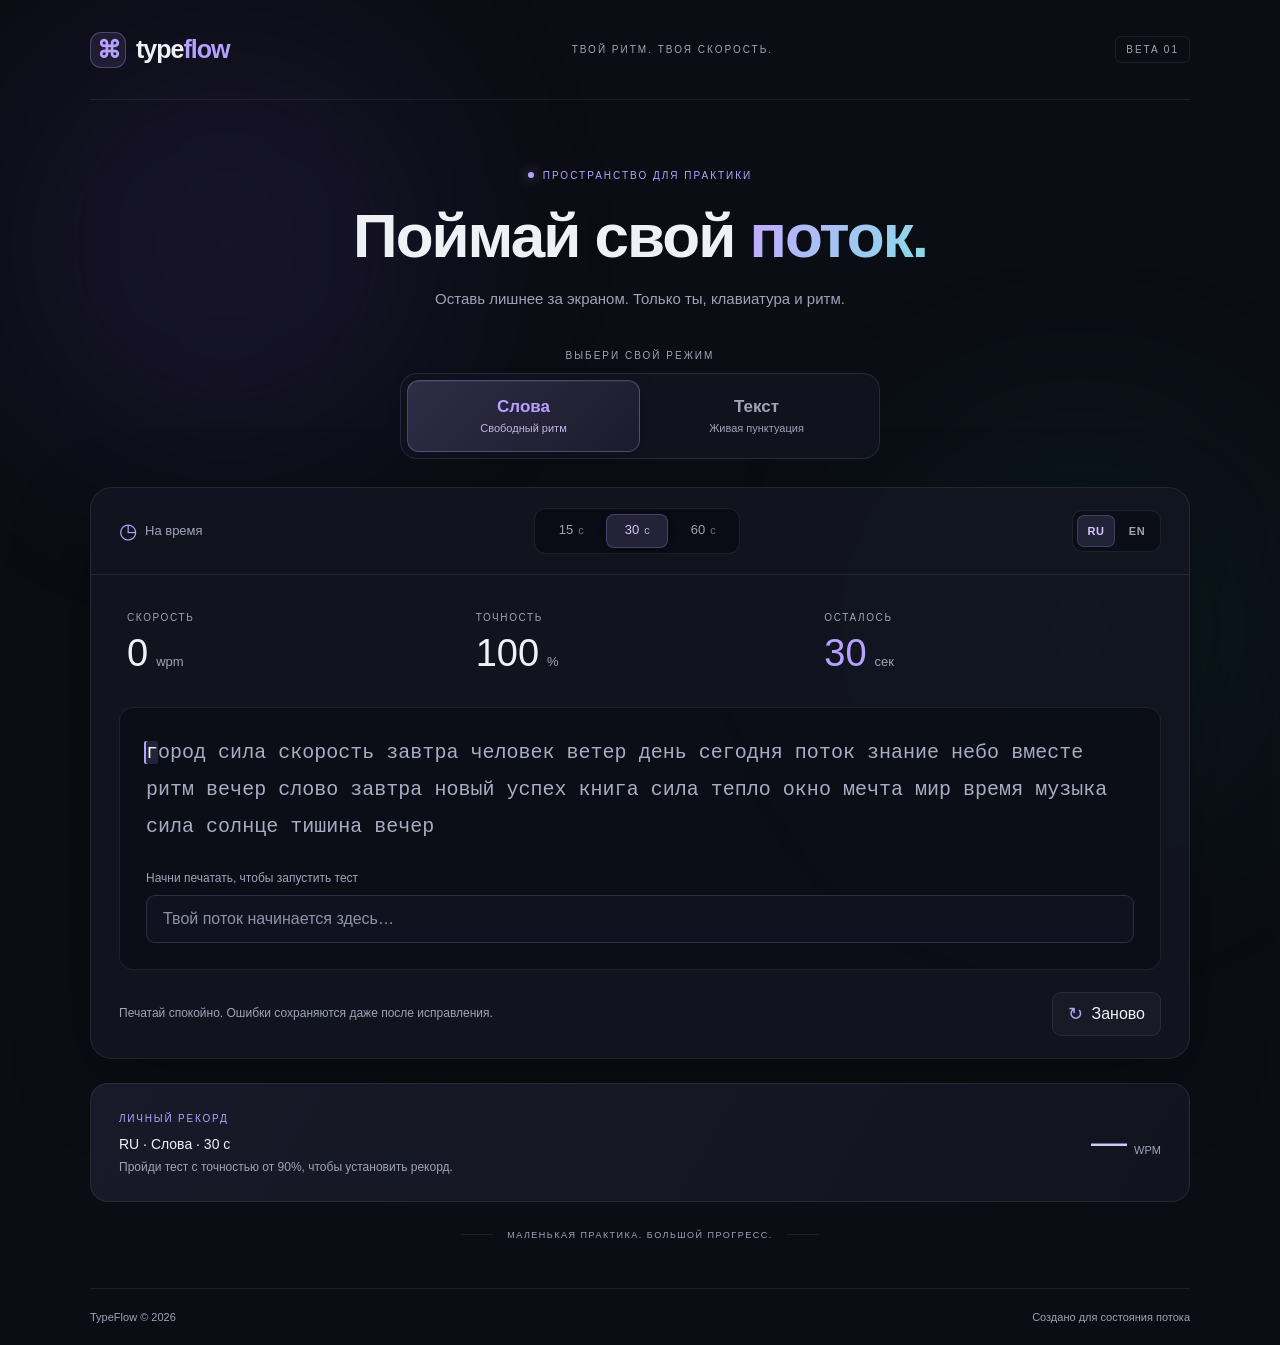
==== index.html @ 4bd601cb "Первый коммит TypeFlow" ====
<!DOCTYPE html>
    <html lang="ru">
    <head>
    <meta charset="UTF-8">
    <meta name="viewport" content="width=device-width, initial-scale=1.0">

    <title>TypeFlow — тест скорости печати</title>

    <link rel="stylesheet" href="style.css">
      <script src="texts.js" defer></script>
      <script src="script.js" defer></script>
    </head>

    <body>
    <div class="ambient ambient-purple" aria-hidden="true"></div>
    <div class="ambient ambient-cyan" aria-hidden="true"></div>

    <div class="page">
        <header class="header">
        <a class="logo" href="./" aria-label="TypeFlow — главная">
            <span class="logo-icon" aria-hidden="true">⌘</span>
            <span>type<span class="logo-accent">flow</span></span>
        </a>

        <span class="header-label">ТВОЙ РИТМ. ТВОЯ СКОРОСТЬ.</span>

        <span class="version">BETA 01</span>
        </header>

        <main>
        <section class="intro">
            <div class="eyebrow">
            <span class="status-dot" aria-hidden="true"></span>
            ПРОСТРАНСТВО ДЛЯ ПРАКТИКИ
            </div>

            <h1>Поймай свой <span>поток.</span></h1>

            <p class="intro-description">
            Оставь лишнее за экраном. Только ты, клавиатура и ритм.
            </p>
        </section>

              <div class="mode-picker">
        <p class="mode-picker-caption">ВЫБЕРИ СВОЙ РЕЖИМ</p>

        <div
          id="mode-switch"
          class="mode-switch"
          role="group"
          aria-label="Режим печати"
        >
          <span class="mode-slider" aria-hidden="true"></span>

          <button
            class="mode-button selected"
            type="button"
            data-mode="words"
            aria-pressed="true"
          >
            <span class="mode-button-title">Слова</span>
            <span class="mode-button-description">Свободный ритм</span>
          </button>

          <button
            class="mode-button"
            type="button"
            data-mode="text"
            aria-pressed="false"
          >
            <span class="mode-button-title">Текст</span>
            <span class="mode-button-description">Живая пунктуация</span>
          </button>
        </div>
      </div>
            <div id="difficulty-panel" class="difficulty-panel" hidden>
        <span id="difficulty-label" class="difficulty-label">
          Сложность
        </span>

        <div
          class="difficulty-options"
          role="group"
          aria-labelledby="difficulty-label"
        >
          <button
            class="difficulty-button selected"
            type="button"
            data-difficulty="easy"
            aria-pressed="true"
          >
            <span class="difficulty-dot" aria-hidden="true"></span>
            Простой
          </button>

          <button
            class="difficulty-button"
            type="button"
            data-difficulty="medium"
            aria-pressed="false"
          >
            <span class="difficulty-dot" aria-hidden="true"></span>
            Средний
          </button>

          <button
            class="difficulty-button"
            type="button"
            data-difficulty="hard"
            aria-pressed="false"
          >
            <span class="difficulty-dot" aria-hidden="true"></span>
            Сложный
          </button>
        </div>

        <p id="difficulty-description" class="difficulty-description">
          Спокойный старт: заглавные буквы, точки и запятые.
        </p>
      </div>  
      <section class="test-card" aria-label="Тест скорости печати">
            <div class="toolbar">
            <div class="mode-label">
                <span aria-hidden="true">◷</span>
                На время
            </div>

          <div
            class="duration-options"
            role="group"
            aria-label="Длительность теста"
          >
            <button
              class="duration"
              type="button"
              data-time="15"
              aria-label="15 секунд"
              aria-pressed="false"
            >
              15 <span class="time-unit">с</span>
            </button>

            <button
              class="duration active"
              type="button"
              data-time="30"
              aria-label="30 секунд"
              aria-pressed="true"
            >
              30 <span class="time-unit">с</span>
            </button>

            <button
              class="duration"
              type="button"
              data-time="60"
              aria-label="60 секунд"
              aria-pressed="false"
            >
              60 <span class="time-unit">с</span>
            </button>
          </div>

            <div
              class="language-switch"
              role="group"
              aria-label="Язык задания"
            >
              <button
                class="language-button selected"
                type="button"
                data-language="ru"
                aria-label="Русский"
                aria-pressed="true"
              >
                RU
              </button>

              <button
                class="language-button"
                type="button"
                data-language="en"
                aria-label="Английский"
                aria-pressed="false"
              >
                EN
              </button>
            </div>
            </div>

            <div class="stats">
            <div class="stat">
                <span class="stat-label">СКОРОСТЬ</span>
                <div class="stat-value">
                <span id="wpm">0</span>
                <span class="unit">wpm</span>
                </div>
            </div>

            <div class="stat">
                <span class="stat-label">ТОЧНОСТЬ</span>
                <div class="stat-value">
                <span id="accuracy">100</span>
                <span class="unit">%</span>
                </div>
            </div>

            <div class="stat timer-stat">
                <span class="stat-label">ОСТАЛОСЬ</span>
                <div class="stat-value">
                <span id="timer">30</span>
                <span class="unit">сек</span>
                </div>
            </div>
            </div>

            <div class="typing-area">
            <p id="text" class="typing-text">
                каждый новый день это возможность стать немного лучше
                найти свой ритм почувствовать движение и продолжить путь
            </p>

            <label class="input-label" for="typing-input">
                Начни печатать, чтобы запустить тест
            </label>

            <input
                id="typing-input"
                class="typing-input"
                type="text"
                placeholder="Твой поток начинается здесь…"
                autocomplete="off"
                autocapitalize="off"
                spellcheck="false"
            >
            </div>

                    <div class="test-footer">
            <span class="hint">Не спеши. Точность важнее суеты.</span>

            <button id="restart" class="restart-button" type="button">
                <span aria-hidden="true">↻</span>
                Заново
            </button>
            </div>
        </section>

        <section
            id="result"
            class="result-card"
            aria-labelledby="result-title"
            aria-live="polite"
            hidden
        >
            <div class="result-heading">
            <div>
                <span class="result-eyebrow">ПОТОК ЗАВЕРШЁН</span>
                <h2 id="result-title">Твой результат</h2>
            </div>

            <span class="result-badge">Хорошая практика ↗</span>
            </div>

            <div class="result-grid">
            <div class="result-item">
                <span class="result-label">Скорость</span>

                <div class="result-number">
                <span id="result-wpm">0</span>
                <span class="result-unit">WPM</span>
                </div>
            </div>

            <div class="result-item">
                <span class="result-label">Точность</span>

                <div class="result-number">
                <span id="result-accuracy">100</span>
                <span class="result-unit">%</span>
                </div>
            </div>

            <div class="result-item">
                <span class="result-label">Правильных символов</span>

                <div class="result-number">
                <span id="result-correct">0</span>
                </div>
            </div>

            <div class="result-item">
                <span class="result-label">Время теста</span>

                <div class="result-number">
                <span id="result-duration">30</span>
                <span class="result-unit">сек</span>
                </div>
            </div>
            </div>

            <p id="result-message" class="result-message"></p>

            <button id="try-again" class="try-again-button" type="button">
            Ещё один раунд <span aria-hidden="true">↗</span>
            </button>
        </section>

              <section class="record-card" aria-labelledby="record-title">
        <div class="record-info">
          <span id="record-title" class="record-eyebrow">
            ЛИЧНЫЙ РЕКОРД
          </span>

          <p id="record-mode" class="record-mode"></p>

          <p id="record-details" class="record-details">
            Твой первый рекорд ещё впереди.
          </p>
        </div>

        <div class="record-score">
          <span id="record-value">—</span>
          <span class="record-unit">WPM</span>
        </div>

        <p
          id="record-notice"
          class="record-notice"
          role="status"
          hidden
        ></p>
      </section>
      
        <div class="bottom-note">
            <span class="note-line" aria-hidden="true"></span>
            МАЛЕНЬКАЯ ПРАКТИКА. БОЛЬШОЙ ПРОГРЕСС.
            <span class="note-line" aria-hidden="true"></span>
        </div>
        </main>

        <footer class="footer">
        <span>TypeFlow © 2026</span>
        <span>Создано для состояния потока</span>
        </footer>
    </div>
        <dialog
      id="record-modal"
      class="record-modal"
      aria-labelledby="record-modal-title"
      aria-describedby="record-modal-message"
    >
      <div class="record-modal-content">
        <button
          id="record-modal-close"
          class="record-modal-close"
          type="button"
          aria-label="Закрыть поздравление"
          autofocus
        >
          ×
        </button>

        <div class="record-modal-symbol" aria-hidden="true">✦</div>

        <span class="record-modal-eyebrow">ТВОЙ НОВЫЙ УРОВЕНЬ</span>

        <h2 id="record-modal-title">Новый рекорд!</h2>

        <p id="record-modal-mode" class="record-modal-mode"></p>

        <div class="record-modal-score">
          <span id="record-modal-wpm">0</span>
          <span>WPM</span>
        </div>

        <span id="record-modal-gain" class="record-modal-gain"></span>

        <p id="record-modal-message" class="record-modal-message">
          Отличная работа! Ты поймал свой ритм.
          Продолжай практиковаться — следующий рекорд впереди.
        </p>

        <p id="record-modal-storage" class="record-modal-storage" hidden></p>

        <button
          id="record-modal-continue"
          class="record-modal-continue"
          type="button"
        >
          Класс! Посмотреть результат
          <span aria-hidden="true">↗</span>
        </button>
      </div>
    </dialog>
    </body>
    </html>
---- style.css ----
:root {
  color-scheme: dark;
  --background: #0b0d14;
  --surface: rgba(19, 22, 34, 0.88);
  --border: rgba(255, 255, 255, 0.08);
  --text: #f0f0f7;
  --muted: #a0a3b8;
  --accent: #b8a0ff;
}

* {
  box-sizing: border-box;
}

body {
  margin: 0;
  min-height: 100vh;
  background: var(--background);
  color: var(--text);
  font-family: "Segoe UI", Arial, sans-serif;
  -webkit-font-smoothing: antialiased;
}

button,
input {
  font: inherit;
}

button {
  cursor: pointer;
}

button:focus-visible,
a:focus-visible,
input:focus-visible {
  outline: 2px solid var(--accent);
  outline-offset: 5px;
}

.ambient {
  position: fixed;
  width: 400px;
  height: 400px;
  border-radius: 50%;
  filter: blur(100px);
  pointer-events: none;
  z-index: -1;
}

.ambient-purple {
  top: 5%;
  left: 2%;
  background: rgba(116, 70, 210, 0.13);
}

.ambient-cyan {
  right: 0;
  bottom: 8%;
  background: rgba(35, 160, 177, 0.08);
}

.page {
  width: min(1100px, calc(100% - 48px));
  min-height: 100vh;
  margin: 0 auto;
  display: flex;
  flex-direction: column;
}

.header {
  min-height: 100px;
  display: flex;
  align-items: center;
  justify-content: space-between;
  gap: 20px;
  border-bottom: 1px solid var(--border);
}

.logo {
  display: flex;
  align-items: center;
  gap: 10px;
  color: var(--text);
  text-decoration: none;
  font-size: 25px;
  font-weight: 700;
  letter-spacing: -1px;
}

.logo-icon {
  display: grid;
  place-items: center;
  width: 36px;
  height: 36px;
  border: 1px solid rgba(184, 160, 255, 0.3);
  border-radius: 11px;
  background: rgba(184, 160, 255, 0.1);
  color: var(--accent);
  font-size: 24px;
}

.logo-accent {
  color: var(--accent);
}

.header-label,
.version {
  font-size: 10px;
  letter-spacing: 2px;
  color: var(--muted);
}

.version {
  padding: 7px 10px;
  border: 1px solid var(--border);
  border-radius: 6px;
}

main {
  flex: 1;
  padding: 64px 0 48px;
}

.intro {
  text-align: center;
  margin-bottom: 38px;
}

.eyebrow {
  display: inline-flex;
  align-items: center;
  gap: 9px;
  font-size: 10px;
  letter-spacing: 2px;
  color: var(--accent);
}

.status-dot {
  width: 6px;
  height: 6px;
  border-radius: 50%;
  background: var(--accent);
  box-shadow: 0 0 12px rgba(184, 160, 255, 0.7);
}

h1 {
  margin: 18px 0 12px;
  font-size: clamp(36px, 6vw, 62px);
  line-height: 1.15;
  letter-spacing: -2px;
  font-weight: 650;
}

h1 span {
  background: linear-gradient(110deg, #c4a9ff, #88dce7);
  background-clip: text;
  -webkit-background-clip: text;
  color: transparent;
}

.intro-description {
  color: var(--muted);
  font-size: 15px;
  line-height: 1.7;
}

.test-card {
  overflow: hidden;
  background: var(--surface);
  border: 1px solid var(--border);
  border-radius: 22px;
  box-shadow: 0 24px 80px rgba(0, 0, 0, 0.25);
}

.toolbar {
  display: flex;
  align-items: center;
  justify-content: space-between;
  gap: 16px;
  padding: 20px 28px;
  border-bottom: 1px solid var(--border);
}

.mode-label {
  display: flex;
  align-items: center;
  gap: 8px;
  color: var(--muted);
  font-size: 13px;
}

.mode-label > span {
  font-size: 21px;
  color: var(--accent);
}

.duration-options {
  display: flex;
  align-items: center;
  gap: 5px;
  padding: 4px;
  background: #0d101a;
  border: 1px solid var(--border);
  border-radius: 10px;
}

.duration {
  min-width: 40px;
  padding: 7px 10px;
  border: 1px solid transparent;
  border-radius: 7px;
  background: transparent;
  color: var(--muted);
  transition: background 160ms, color 160ms;
}

.duration:hover {
  background: rgba(184, 160, 255, 0.08);
  color: var(--text);
}

.duration.active {
  background: rgba(184, 160, 255, 0.16);
  border-color: rgba(184, 160, 255, 0.2);
  color: var(--accent);
}

.seconds-label {
  padding: 0 8px;
  font-size: 12px;
  color: var(--muted);
}

.language {
  color: var(--muted);
  font-size: 12px;
}

.stats {
  display: grid;
  grid-template-columns: repeat(3, 1fr);
  gap: 20px;
  padding: 32px 36px;
}

.stat-label {
  color: var(--muted);
  font-size: 10px;
  letter-spacing: 1.6px;
}

.stat-value {
  display: flex;
  align-items: baseline;
  gap: 8px;
  margin-top: 7px;
  font-size: 38px;
  font-weight: 500;
  font-variant-numeric: tabular-nums;
}

.unit {
  color: var(--muted);
  font-size: 13px;
  font-weight: 400;
}

.timer-stat .stat-value {
  color: var(--accent);
}

.typing-area {
  margin: 0 28px;
  padding: 26px;
  border: 1px solid var(--border);
  border-radius: 14px;
  background: rgba(9, 11, 19, 0.6);
}

.typing-text {
  margin: 0 0 24px;
  color: #a3a7bd;
  font-family: Consolas, "Courier New", monospace;
  font-size: clamp(18px, 2.3vw, 24px);
  line-height: 1.9;
  overflow-wrap: anywhere;
}

.input-label {
  display: block;
  margin-bottom: 10px;
  color: var(--muted);
  font-size: 12px;
}

.typing-input {
  width: 100%;
  padding: 14px 16px;
  border: 1px solid rgba(184, 160, 255, 0.18);
  border-radius: 9px;
  background: rgba(184, 160, 255, 0.04);
  color: var(--text);
  caret-color: var(--accent);
}

.typing-input::placeholder {
  color: #8f93aa;
}

.test-footer {
  display: flex;
  align-items: center;
  justify-content: space-between;
  gap: 16px;
  padding: 22px 28px;
}

.hint {
  color: var(--muted);
  font-size: 12px;
}

.restart-button {
  display: inline-flex;
  align-items: center;
  gap: 8px;
  padding: 10px 15px;
  border: 1px solid var(--border);
  border-radius: 9px;
  background: rgba(255, 255, 255, 0.03);
  color: var(--text);
  transition: background 160ms, border-color 160ms;
}

.restart-button:hover {
  background: rgba(184, 160, 255, 0.1);
  border-color: rgba(184, 160, 255, 0.3);
}

.restart-button > span {
  color: var(--accent);
  font-size: 18px;
}

.bottom-note {
  display: flex;
  align-items: center;
  justify-content: center;
  gap: 14px;
  margin-top: 28px;
  color: var(--muted);
  font-size: 9px;
  letter-spacing: 1.5px;
  text-align: center;
}

.note-line {
  width: 32px;
  height: 1px;
  background: var(--border);
  flex-shrink: 0;
}

.footer {
  display: flex;
  justify-content: space-between;
  gap: 16px;
  padding: 22px 0;
  border-top: 1px solid var(--border);
  color: var(--muted);
  font-size: 11px;
}

@media (max-width: 600px) {
  .page {
    width: calc(100% - 28px);
  }

  .header {
    min-height: 78px;
  }

  .header-label {
    display: none;
  }

  main {
    padding-top: 42px;
  }

  .toolbar {
    flex-wrap: wrap;
    padding: 16px;
  }

  .language {
    display: none;
  }

  .stats {
    gap: 10px;
    padding: 26px 18px;
  }

  .stat-value {
    font-size: 29px;
    gap: 4px;
  }

  .stat-label {
    font-size: 9px;
    letter-spacing: 0.7px;
  }

  .typing-area {
    margin: 0 14px;
    padding: 18px;
  }

  .test-footer {
    padding: 18px;
  }

  .hint {
    max-width: 150px;
    line-height: 1.6;
  }

  .footer {
    flex-direction: column;
    align-items: center;
  }
}

@media (prefers-reduced-motion: reduce) {
  *,
  *::before,
  *::after {
    transition: none !important;
    animation: none !important;
  }
}
/* Подсветка символов во время теста */

.typing-text {
  min-height: 140px;
  white-space: pre-wrap;
}

.letter-correct {
  color: #8ce8c1;
}

.letter-wrong {
  color: #ff9baf;
  background: rgba(255, 105, 140, 0.13);
  text-decoration: underline;
  text-decoration-color: #ff9baf;
  border-radius: 3px;
}

.letter-current {
  color: #f0f0f7;
  background: rgba(184, 160, 255, 0.15);
  box-shadow: -2px 0 0 #b8a0ff;
  border-radius: 2px;
}

.typing-input:disabled {
  opacity: 0.65;
  cursor: not-allowed;
}

.restart-button.result-ready {
  background: rgba(184, 160, 255, 0.15);
  border-color: rgba(184, 160, 255, 0.45);
  color: #d6c6ff;
}

@media (max-width: 600px) {
  .typing-text {
    min-height: 180px;
  }
}
/* Карточка результата */

.result-card {
  margin-top: 24px;
  padding: 30px;
  border: 1px solid rgba(184, 160, 255, 0.22);
  border-radius: 22px;
  background:
    radial-gradient(
      ellipse at top right,
      rgba(145, 104, 255, 0.13),
      transparent 65%
    ),
    #121521;
  box-shadow: 0 20px 70px rgba(0, 0, 0, 0.2);
}

.result-card[hidden] {
  display: none;
}

.result-card:not([hidden]) {
  animation: result-appear 450ms ease-out both;
}

.result-heading {
  display: flex;
  align-items: center;
  justify-content: space-between;
  gap: 16px;
  margin-bottom: 28px;
}

.result-eyebrow {
  color: var(--accent);
  font-size: 10px;
  letter-spacing: 2px;
}

.result-heading h2 {
  margin: 10px 0 0;
  font-size: 26px;
  font-weight: 600;
  letter-spacing: -0.6px;
}

.result-badge {
  padding: 8px 12px;
  border: 1px solid rgba(140, 232, 193, 0.2);
  border-radius: 100px;
  background: rgba(140, 232, 193, 0.06);
  color: #8ce8c1;
  font-size: 11px;
}

.result-grid {
  display: grid;
  grid-template-columns: repeat(4, minmax(0, 1fr));
  gap: 14px;
}

.result-item {
  padding: 20px 16px;
  border: 1px solid var(--border);
  border-radius: 13px;
  background: rgba(8, 10, 18, 0.4);
}

.result-label {
  color: var(--muted);
  font-size: 12px;
}

.result-number {
  display: flex;
  align-items: baseline;
  gap: 7px;
  margin-top: 12px;
  font-size: 36px;
  font-variant-numeric: tabular-nums;
}

.result-item:first-child .result-number {
  color: var(--accent);
}

.result-unit {
  color: var(--muted);
  font-size: 12px;
}

.result-message {
  margin: 22px 0;
  color: var(--muted);
  font-size: 14px;
  line-height: 1.7;
}

.try-again-button {
  display: inline-flex;
  align-items: center;
  gap: 18px;
  padding: 13px 20px;
  border: 1px solid transparent;
  border-radius: 10px;
  background: #b8a0ff;
  color: #151024;
  font-weight: 600;
  transition: background 160ms, transform 160ms;
}

.try-again-button:hover {
  background: #cbb9ff;
  transform: translateY(-2px);
}

@keyframes result-appear {
  from {
    opacity: 0;
    transform: translateY(16px);
  }

  to {
    opacity: 1;
    transform: translateY(0);
  }
}

@media (max-width: 700px) {
  .result-grid {
    grid-template-columns: repeat(2, minmax(0, 1fr));
  }

  .result-heading {
    align-items: flex-start;
    flex-direction: column;
  }

  .result-card {
    padding: 22px;
  }
}

@media (prefers-reduced-motion: reduce) {
  .result-card:not([hidden]) {
    animation: none;
  }

  .try-again-button {
    transition: none;
  }

  .try-again-button:hover {
    transform: none;
  }
}
/* Переключатель режимов */

.mode-picker {
  width: min(480px, 100%);
  margin: 0 auto 28px;
}

.mode-picker-caption {
  margin: 0 0 12px;
  color: var(--muted);
  text-align: center;
  font-size: 10px;
  letter-spacing: 2px;
}

.mode-switch {
  position: relative;
  display: grid;
  grid-template-columns: repeat(2, minmax(0, 1fr));
  isolation: isolate;
  padding: 6px;
  border: 1px solid rgba(184, 160, 255, 0.15);
  border-radius: 17px;
  background: #10121d;
}

.mode-slider {
  position: absolute;
  top: 6px;
  bottom: 6px;
  left: 6px;
  width: calc((100% - 12px) / 2);
  z-index: -1;
  border: 1px solid rgba(184, 160, 255, 0.3);
  border-radius: 12px;
  background: linear-gradient(
    135deg,
    rgba(184, 160, 255, 0.19),
    rgba(184, 160, 255, 0.07)
  );
  box-shadow:
    0 4px 18px rgba(0, 0, 0, 0.18),
    inset 0 1px 0 rgba(255, 255, 255, 0.06);
  transition: transform 280ms ease;
}

.mode-switch.is-text .mode-slider {
  transform: translateX(100%);
}

.mode-button {
  display: flex;
  flex-direction: column;
  align-items: center;
  justify-content: center;
  gap: 5px;
  min-height: 72px;
  padding: 12px;
  border: none;
  border-radius: 12px;
  background: transparent;
  color: var(--muted);
  transition: color 180ms;
}

.mode-button:hover {
  color: var(--text);
}

.mode-button.selected {
  color: var(--accent);
}

.mode-button-title {
  font-size: 17px;
  font-weight: 600;
}

.mode-button-description {
  color: var(--muted);
  font-size: 11px;
}

.mode-button.selected .mode-button-description {
  color: #c1b5df;
}

@media (max-width: 600px) {
  .mode-button {
    min-height: 66px;
  }

  .mode-button-title {
    font-size: 16px;
  }

  .mode-button-description {
    font-size: 10px;
  }
}

@media (prefers-reduced-motion: reduce) {
  .mode-slider,
  .mode-button {
    transition: none;
  }
}
/* Обновлённый переключатель времени */

.duration-options {
  position: relative;
  flex-shrink: 0;
  gap: 4px;
  padding: 5px;
  margin-right: 62px;
  border: 1px solid rgba(255, 255, 255, 0.08);
  border-radius: 12px;
  background: rgba(8, 10, 18, 0.65);
}

.duration {
  display: grid;
  place-items: center;
  min-width: 42px;
  min-height: 34px;
  padding: 6px 10px;
  border: 1px solid transparent;
  border-radius: 8px;
  background: transparent;
  color: var(--muted);
  font-size: 13px;
  font-weight: 500;
  font-variant-numeric: tabular-nums;
  transition:
    background 180ms,
    color 180ms,
    border-color 180ms;
}

.duration:hover {
  background: rgba(184, 160, 255, 0.07);
  color: var(--text);
}

.duration.active {
  border-color: rgba(184, 160, 255, 0.25);
  background: rgba(184, 160, 255, 0.15);
  color: #d6c6ff;
  box-shadow: 0 2px 8px rgba(0, 0, 0, 0.12);
}

.seconds-label {
  position: absolute;
  left: calc(100% + 12px);
  top: 50%;
  transform: translateY(-50%);
  padding: 0;
  color: var(--muted);
  font-size: 12px;
  white-space: nowrap;
  pointer-events: none;
}

@media (max-width: 600px) {
  .duration-options {
    margin-right: 54px;
  }

  .duration {
    min-width: 36px;
    min-height: 32px;
    padding: 6px 8px;
  }

  .seconds-label {
    left: calc(100% + 9px);
    font-size: 11px;
  }
}

@media (prefers-reduced-motion: reduce) {
  .duration {
    transition: none;
  }
}   
/* Единый переключатель времени: 15 с / 30 с / 60 с */

.duration-options {
  display: inline-flex;
  align-items: center;
  gap: 4px;
  margin-right: 0;
  padding: 5px;
  border-radius: 12px;
}

.duration {
  display: inline-flex;
  align-items: baseline;
  justify-content: center;
  gap: 5px;
  min-width: 62px;
  min-height: 34px;
  padding: 8px 12px;
  line-height: 1;
}

.time-unit {
  font-size: 11px;
  font-weight: 400;
  opacity: 0.65;
}

.duration.active .time-unit {
  opacity: 0.85;
}

@media (max-width: 600px) {
  .duration-options {
    margin-right: 0;
  }

  .duration {
    min-width: 50px;
    padding: 8px 9px;
  }
}

/* Выбор сложности */

.difficulty-panel {
  display: flex;
  flex-direction: column;
  align-items: center;
  gap: 10px;
  margin: -6px auto 26px;
}

.difficulty-panel[hidden] {
  display: none;
}

.difficulty-label {
  color: var(--muted);
  font-size: 9px;
  font-weight: 500;
  letter-spacing: 2px;
  text-transform: uppercase;
}

.difficulty-options {
  display: grid;
  grid-template-columns: repeat(3, minmax(0, 1fr));
  gap: 4px;
  width: min(390px, 100%);
  padding: 5px;
  border: 1px solid rgba(255, 255, 255, 0.08);
  border-radius: 13px;
  background: #10121d;
}

.difficulty-dot {
  display: none;
}

.difficulty-button {
  display: flex;
  align-items: center;
  justify-content: center;
  min-width: 0;
  min-height: 40px;
  padding: 10px 12px;
  border: 1px solid transparent;
  border-radius: 9px;
  background: transparent;
  color: var(--muted);
  font-family: inherit;
  font-size: 12px;
  font-weight: 500;
  line-height: 1.2;
  cursor: pointer;
  transition:
    color 180ms ease,
    background 180ms ease,
    border-color 180ms ease;
}

.difficulty-button:hover {
  background: rgba(184, 160, 255, 0.06);
  color: var(--text);
}

.difficulty-button.selected {
  border-color: rgba(184, 160, 255, 0.25);
  background: linear-gradient(
    135deg,
    rgba(184, 160, 255, 0.18),
    rgba(184, 160, 255, 0.08)
  );
  color: #d6c6ff;
  box-shadow:
    0 2px 8px rgba(0, 0, 0, 0.15),
    inset 0 1px 0 rgba(255, 255, 255, 0.04);
}

.difficulty-button:focus-visible {
  outline: 2px solid var(--accent);
  outline-offset: 3px;
}

.difficulty-description {
  max-width: 440px;
  min-height: 36px;
  margin: 0;
  padding: 0 10px;
  color: var(--muted);
  text-align: center;
  font-size: 11px;
  line-height: 1.6;
}

@media (max-width: 600px) {
  .difficulty-options {
    width: min(350px, 100%);
  }

  .difficulty-button {
    padding: 10px 8px;
    font-size: 11px;
  }
}

@media (prefers-reduced-motion: reduce) {
  .difficulty-button {
    transition: none;
  }
}

/* Цельные отрывки вместо обрезанного фрагмента */

.typing-text {
  min-height: 0;
  margin: 0 0 26px;
  color: #a9adc3;
  font-family: Consolas, "Courier New", monospace;
  font-size: 20px;
  font-weight: 400;
  line-height: 1.85;
  letter-spacing: 0;
  white-space: pre-wrap;
  word-break: normal;
  overflow-wrap: break-word;
  text-align: left;
}

.letter-correct {
  color: #8ce8c1;
}

.letter-wrong {
  color: #ff9baf;
  background: rgba(255, 105, 140, 0.13);
  text-decoration: underline;
  border-radius: 3px;
}

.letter-current {
  color: #f0f0f7;
  background: rgba(184, 160, 255, 0.14);
  box-shadow: -2px 0 0 #b8a0ff;
  border-radius: 2px;
}

.hint {
  line-height: 1.6;
}

@media (max-width: 600px) {
  .typing-text {
    min-height: 0;
    font-size: 17px;
    line-height: 1.8;
  }
}
/* Личный рекорд */

.record-card {
  display: grid;
  grid-template-columns: minmax(0, 1fr) auto;
  align-items: center;
  gap: 16px 24px;
  margin-top: 24px;
  padding: 24px 28px;
  border: 1px solid var(--border);
  border-radius: 18px;
  background:
    linear-gradient(
      120deg,
      rgba(184, 160, 255, 0.045),
      transparent
    ),
    #11141f;
  transition: border-color 200ms, box-shadow 200ms;
}

.record-eyebrow {
  color: var(--accent);
  font-size: 10px;
  letter-spacing: 1.8px;
}

.record-mode {
  margin: 10px 0 6px;
  color: var(--text);
  font-size: 14px;
}

.record-details {
  margin: 0;
  color: var(--muted);
  font-size: 12px;
  line-height: 1.6;
}

.record-score {
  display: flex;
  align-items: baseline;
  gap: 7px;
  color: #d6c6ff;
}

#record-value {
  font-size: 36px;
  font-weight: 500;
  font-variant-numeric: tabular-nums;
}

.record-unit {
  color: var(--muted);
  font-size: 11px;
}

.record-notice {
  grid-column: 1 / -1;
  margin: 0;
  padding-top: 14px;
  border-top: 1px solid var(--border);
  color: var(--muted);
  font-size: 12px;
  line-height: 1.6;
}

.record-notice[hidden] {
  display: none;
}

.record-card.is-new-record {
  border-color: rgba(184, 160, 255, 0.4);
  box-shadow: 0 0 30px rgba(145, 104, 255, 0.07);
}

.record-card.is-new-record .record-notice {
  color: #d6c6ff;
}

@media (max-width: 600px) {
  .record-card {
    padding: 20px;
    gap: 14px;
  }

  #record-value {
    font-size: 30px;
  }

  .record-mode {
    font-size: 12px;
  }
}

@media (prefers-reduced-motion: reduce) {
  .record-card {
    transition: none;
  }
}

/* Поздравление с новым рекордом */

.record-modal {
  position: fixed;
  width: min(460px, calc(100% - 32px));
  max-height: calc(100dvh - 40px);
  margin: auto;
  padding: 0;
  overflow-y: auto;
  border: 1px solid rgba(184, 160, 255, 0.35);
  border-radius: 26px;
  background: #11131f;
  color: var(--text);
  box-shadow:
    0 30px 100px rgba(0, 0, 0, 0.55),
    0 0 70px rgba(145, 104, 255, 0.12);
}

.record-modal::backdrop {
  background: rgba(5, 7, 14, 0.78);
  backdrop-filter: blur(8px);
}

.record-modal[open] {
  animation: record-modal-appear 320ms ease-out both;
}

.record-modal-content {
  position: relative;
  padding: 42px 30px 30px;
  text-align: center;
  background:
    radial-gradient(
      ellipse at 50% 0%,
      rgba(162, 123, 255, 0.2),
      transparent 65%
    );
}

.record-modal-close {
  position: absolute;
  top: 14px;
  right: 14px;
  display: grid;
  place-items: center;
  width: 32px;
  height: 32px;
  padding: 0;
  border: 1px solid var(--border);
  border-radius: 50%;
  background: rgba(255, 255, 255, 0.03);
  color: var(--muted);
  font-size: 23px;
  line-height: 1;
}

.record-modal-close:hover {
  background: rgba(255, 255, 255, 0.08);
  color: var(--text);
}

.record-modal-symbol {
  display: grid;
  place-items: center;
  width: 76px;
  height: 76px;
  margin: 0 auto 22px;
  border: 1px solid rgba(184, 160, 255, 0.3);
  border-radius: 24px;
  background: rgba(184, 160, 255, 0.1);
  color: #d2bdff;
  font-size: 43px;
  box-shadow: 0 0 35px rgba(184, 160, 255, 0.13);
}

.record-modal-eyebrow {
  color: var(--accent);
  font-size: 9px;
  letter-spacing: 2px;
}

.record-modal h2 {
  margin: 12px 0 10px;
  font-size: clamp(28px, 6vw, 36px);
  letter-spacing: -1px;
}

.record-modal-mode {
  margin: 0;
  color: var(--muted);
  font-size: 12px;
}

.record-modal-score {
  display: flex;
  align-items: baseline;
  justify-content: center;
  gap: 10px;
  margin: 24px 0 12px;
}

#record-modal-wpm {
  color: #d6c6ff;
  font-size: clamp(60px, 14vw, 82px);
  font-weight: 650;
  line-height: 1;
  letter-spacing: -4px;
  font-variant-numeric: tabular-nums;
}

.record-modal-score > span:last-child {
  color: var(--muted);
  font-size: 13px;
}

.record-modal-gain {
  display: inline-block;
  padding: 7px 12px;
  border: 1px solid rgba(140, 232, 193, 0.18);
  border-radius: 100px;
  background: rgba(140, 232, 193, 0.07);
  color: #8ce8c1;
  font-size: 12px;
}

.record-modal-message {
  max-width: 330px;
  margin: 24px auto;
  color: #b8bbce;
  font-size: 14px;
  line-height: 1.8;
}

.record-modal-storage {
  margin: 0 0 18px;
  color: #ebd098;
  font-size: 11px;
  line-height: 1.6;
}

.record-modal-continue {
  display: flex;
  align-items: center;
  justify-content: center;
  gap: 12px;
  width: 100%;
  padding: 15px;
  border: none;
  border-radius: 12px;
  background: #b8a0ff;
  color: #151024;
  font-size: 13px;
  font-weight: 600;
}

.record-modal-continue:hover {
  background: #cbb9ff;
}

@keyframes record-modal-appear {
  from {
    opacity: 0;
    transform: translateY(18px) scale(0.97);
  }

  to {
    opacity: 1;
    transform: translateY(0) scale(1);
  }
}

@media (prefers-reduced-motion: reduce) {
  .record-modal[open] {
    animation: none;
  }
}
/* Переключатель языка */

.language-switch {
  display: inline-flex;
  align-items: center;
  flex-shrink: 0;
  gap: 3px;
  padding: 4px;
  border: 1px solid var(--border);
  border-radius: 10px;
  background: rgba(8, 10, 18, 0.55);
}

.language-button {
  display: grid;
  place-items: center;
  min-width: 38px;
  min-height: 32px;
  padding: 7px 9px;
  border: 1px solid transparent;
  border-radius: 7px;
  background: transparent;
  color: var(--muted);
  font-family: inherit;
  font-size: 11px;
  font-weight: 600;
  letter-spacing: 0.5px;
  transition:
    color 180ms,
    background 180ms,
    border-color 180ms;
}

.language-button:hover {
  background: rgba(184, 160, 255, 0.06);
  color: var(--text);
}

.language-button.selected {
  border-color: rgba(184, 160, 255, 0.22);
  background: rgba(184, 160, 255, 0.14);
  color: #d6c6ff;
}

@media (max-width: 600px) {
  .toolbar {
    flex-wrap: wrap;
    gap: 12px;
  }
}

@media (prefers-reduced-motion: reduce) {
  .language-button {
    transition: none;
  }
}
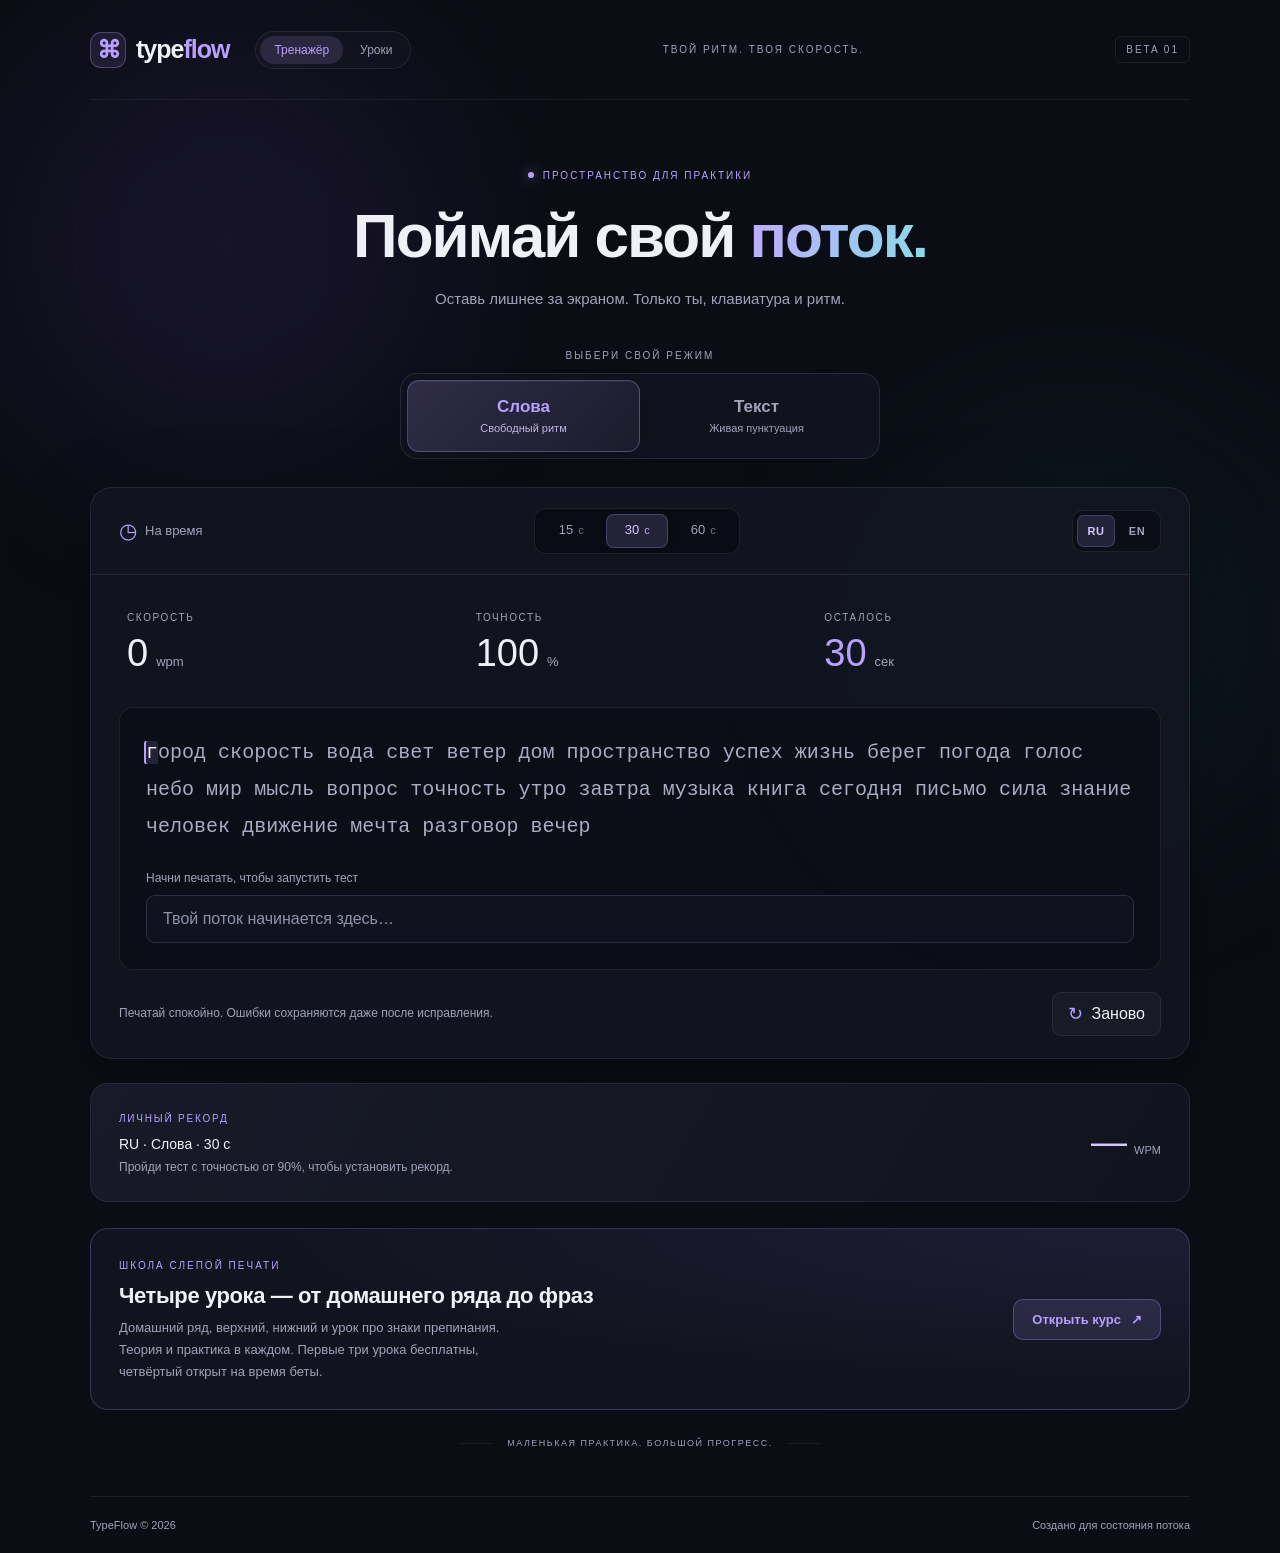
==== commit a19fbf0d: "Уроки слепой печати: 4 урока, прогресс и заготовка оплаты Страница уроков (теория и практика), дорож" ====
--- a/index.html
+++ b/index.html
@@ -17,10 +17,17 @@
 
     <div class="page">
         <header class="header">
-        <a class="logo" href="./" aria-label="TypeFlow — главная">
-            <span class="logo-icon" aria-hidden="true">⌘</span>
-            <span>type<span class="logo-accent">flow</span></span>
-        </a>
+        <div class="header-main">
+            <a class="logo" href="index.html" aria-label="TypeFlow — главная">
+                <span class="logo-icon" aria-hidden="true">⌘</span>
+                <span>type<span class="logo-accent">flow</span></span>
+            </a>
+
+            <nav class="header-nav" aria-label="Разделы">
+                <a class="nav-link is-active" href="index.html" aria-current="page">Тренажёр</a>
+                <a class="nav-link" href="lessons.html">Уроки</a>
+            </nav>
+        </div>
 
         <span class="header-label">ТВОЙ РИТМ. ТВОЯ СКОРОСТЬ.</span>
 
@@ -330,6 +337,22 @@
           hidden
         ></p>
       </section>
+
+        <section class="lesson-teaser" aria-labelledby="lesson-teaser-title">
+            <div class="lesson-teaser-text">
+                <span class="lesson-teaser-eyebrow">ШКОЛА СЛЕПОЙ ПЕЧАТИ</span>
+                <h2 id="lesson-teaser-title">Четыре урока — от домашнего ряда до фраз</h2>
+                <p>
+                    Домашний ряд, верхний, нижний и урок про знаки препинания.
+                    Теория и практика в каждом. Первые три урока бесплатны,
+                    четвёртый открыт на время беты.
+                </p>
+            </div>
+
+            <a class="lesson-teaser-link" href="lessons.html">
+                Открыть курс <span aria-hidden="true">↗</span>
+            </a>
+        </section>
       
         <div class="bottom-note">
             <span class="note-line" aria-hidden="true"></span>
--- a/style.css
+++ b/style.css
@@ -1355,4 +1355,916 @@
   .language-button {
     transition: none;
   }
-}+}
+/* ------------------------------------------------------------------ */
+/* Уроки слепой печати                                              */
+/* ------------------------------------------------------------------ */
+
+.header-main {
+  display: flex;
+  align-items: center;
+  gap: 26px;
+}
+
+.header-nav {
+  display: flex;
+  align-items: center;
+  gap: 3px;
+  padding: 4px;
+  border: 1px solid var(--border);
+  border-radius: 100px;
+  background: rgba(255, 255, 255, 0.02);
+}
+
+.nav-link {
+  padding: 7px 14px;
+  border-radius: 100px;
+  color: var(--muted);
+  text-decoration: none;
+  font-size: 12px;
+  transition: color 160ms, background 160ms;
+}
+
+.nav-link:hover {
+  color: var(--text);
+  background: rgba(184, 160, 255, 0.08);
+}
+
+.nav-link.is-active {
+  color: var(--accent);
+  background: rgba(184, 160, 255, 0.14);
+}
+
+.lesson-intro {
+  text-align: center;
+  margin-bottom: 46px;
+}
+
+.lesson-intro h1 {
+  font-size: clamp(32px, 5vw, 50px);
+}
+
+.lesson-head-text {
+  min-width: 0;
+}
+
+.roadmap-section {
+  margin-top: 4px;
+}
+
+/* --- Курс --------------------------------------------------------- */
+
+.roadmap-head {
+  display: flex;
+  align-items: flex-end;
+  justify-content: space-between;
+  gap: 16px;
+  margin-bottom: 18px;
+}
+
+.roadmap-eyebrow {
+  color: var(--accent);
+  font-size: 10px;
+  letter-spacing: 2px;
+}
+
+.roadmap-head h2 {
+  margin: 8px 0 0;
+  font-size: 24px;
+  letter-spacing: -0.5px;
+}
+
+.roadmap-stats {
+  margin: 0;
+  color: var(--muted);
+  font-size: 12px;
+  text-align: right;
+}
+
+.roadmap {
+  display: grid;
+  grid-template-columns: repeat(4, minmax(0, 1fr));
+  gap: 12px;
+}
+
+.roadmap-card {
+  position: relative;
+  display: flex;
+  align-items: flex-start;
+  gap: 12px;
+  padding: 18px;
+  border: 1px solid var(--border);
+  border-radius: 16px;
+  background: #12151f;
+  color: inherit;
+  text-decoration: none;
+  transition: border-color 180ms, transform 180ms, background 180ms;
+}
+
+.roadmap-card.is-available:hover {
+  border-color: rgba(184, 160, 255, 0.35);
+  background: #151827;
+  transform: translateY(-2px);
+}
+
+.roadmap-card.is-active {
+  border-color: rgba(184, 160, 255, 0.45);
+  box-shadow: inset 0 0 0 1px rgba(184, 160, 255, 0.12);
+}
+
+.roadmap-card.is-locked {
+  opacity: 0.6;
+  cursor: not-allowed;
+}
+
+.roadmap-card.is-completed {
+  border-color: rgba(140, 232, 193, 0.22);
+}
+
+.roadmap-card.is-completed .roadmap-arrow {
+  color: #8ce8c1;
+}
+
+.roadmap-number {
+  flex-shrink: 0;
+  padding: 4px 7px;
+  border: 1px solid rgba(184, 160, 255, 0.25);
+  border-radius: 8px;
+  color: var(--accent);
+  font-size: 11px;
+  font-variant-numeric: tabular-nums;
+}
+
+.roadmap-body {
+  min-width: 0;
+  flex: 1;
+  padding-right: 14px;
+}
+
+.roadmap-kicker {
+  display: block;
+  color: var(--muted);
+  font-size: 9px;
+  letter-spacing: 1.1px;
+  text-transform: uppercase;
+}
+
+.roadmap-title {
+  margin: 6px 0 2px;
+  font-size: 16px;
+  letter-spacing: -0.2px;
+}
+
+.roadmap-subtitle {
+  margin: 0;
+  color: var(--muted);
+  font-size: 10.5px;
+  letter-spacing: 0.5px;
+}
+
+.roadmap-footer {
+  display: flex;
+  flex-wrap: wrap;
+  gap: 6px;
+  margin-top: 12px;
+}
+
+.roadmap-arrow {
+  position: absolute;
+  top: 14px;
+  right: 14px;
+  color: var(--muted);
+  font-size: 13px;
+}
+
+.roadmap-card.is-available .roadmap-arrow {
+  color: var(--accent);
+}
+
+.badge {
+  display: inline-flex;
+  align-items: center;
+  padding: 4px 9px;
+  border: 1px solid var(--border);
+  border-radius: 100px;
+  color: var(--muted);
+  font-size: 9.5px;
+  letter-spacing: 0.3px;
+  white-space: nowrap;
+}
+
+.badge-ready,
+.badge-done {
+  border-color: rgba(140, 232, 193, 0.25);
+  background: rgba(140, 232, 193, 0.07);
+  color: #8ce8c1;
+}
+
+.badge-soon {
+  background: rgba(255, 255, 255, 0.03);
+}
+
+.badge-paid {
+  border-color: rgba(255, 155, 175, 0.25);
+  background: rgba(255, 155, 175, 0.06);
+  color: #ff9baf;
+}
+
+.badge-free {
+  border-color: rgba(184, 160, 255, 0.3);
+  background: rgba(184, 160, 255, 0.08);
+  color: var(--accent);
+}
+
+.course-note-block {
+  display: flex;
+  align-items: flex-start;
+  gap: 14px;
+  margin-top: 16px;
+  padding: 16px 18px;
+  border: 1px dashed rgba(184, 160, 255, 0.22);
+  border-radius: 14px;
+  background: rgba(184, 160, 255, 0.035);
+}
+
+.course-note-block .badge {
+  flex-shrink: 0;
+  margin-top: 1px;
+}
+
+.course-note {
+  margin: 0;
+  color: var(--muted);
+  font-size: 12px;
+  line-height: 1.7;
+}
+
+/* --- Шапка урока -------------------------------------------------- */
+
+.lesson-head {
+  display: flex;
+  align-items: flex-end;
+  justify-content: space-between;
+  gap: 24px;
+  margin: 58px 0 30px;
+  padding-top: 30px;
+  border-top: 1px solid var(--border);
+}
+
+.lesson-eyebrow {
+  color: var(--accent);
+  font-size: 10px;
+  letter-spacing: 2px;
+}
+
+.lesson-head h2 {
+  margin: 10px 0 8px;
+  font-size: clamp(28px, 4vw, 40px);
+  letter-spacing: -1px;
+}
+
+.lesson-summary {
+  margin: 0;
+  max-width: 62ch;
+  color: var(--muted);
+  font-size: 14px;
+  line-height: 1.7;
+}
+
+.lesson-access-note {
+  max-width: 62ch;
+  margin: 14px 0 0;
+  padding: 12px 14px;
+  border: 1px dashed rgba(255, 155, 175, 0.28);
+  border-radius: 10px;
+  background: rgba(255, 155, 175, 0.045);
+  color: #d8bdc6;
+  font-size: 12px;
+  line-height: 1.65;
+}
+
+.lesson-meta {
+  display: flex;
+  flex-wrap: wrap;
+  justify-content: flex-end;
+  gap: 6px;
+  max-width: 280px;
+}
+
+.lesson-chip {
+  padding: 5px 10px;
+  border: 1px solid var(--border);
+  border-radius: 100px;
+  color: var(--muted);
+  font-size: 10px;
+  white-space: nowrap;
+}
+
+.lesson-chip.is-free {
+  border-color: rgba(140, 232, 193, 0.25);
+  color: #8ce8c1;
+}
+
+.lesson-chip.is-paid {
+  border-color: rgba(255, 155, 175, 0.3);
+  color: #ff9baf;
+}
+
+.lesson-chip.is-record {
+  border-color: rgba(184, 160, 255, 0.3);
+  color: var(--accent);
+}
+
+.lesson-section-head {
+  display: flex;
+  align-items: baseline;
+  justify-content: space-between;
+  gap: 16px;
+  margin: 34px 0 16px;
+}
+
+.lesson-section-title {
+  margin: 0;
+  color: var(--muted);
+  font-size: 11px;
+  font-weight: 500;
+  letter-spacing: 2.4px;
+  text-transform: uppercase;
+}
+
+.lesson-section-hint {
+  color: #6e7288;
+  font-size: 11px;
+  text-align: right;
+}
+
+/* --- Теория ------------------------------------------------------- */
+
+.theory-list {
+  display: grid;
+  grid-template-columns: repeat(2, minmax(0, 1fr));
+  gap: 14px;
+}
+
+.theory-card {
+  display: flex;
+  gap: 16px;
+  padding: 22px;
+  border: 1px solid var(--border);
+  border-radius: 16px;
+  background: var(--surface);
+}
+
+.theory-card.is-wide {
+  grid-column: 1 / -1;
+}
+
+.theory-index {
+  padding-top: 3px;
+  color: rgba(184, 160, 255, 0.5);
+  font-size: 11px;
+  letter-spacing: 1px;
+}
+
+.theory-body {
+  min-width: 0;
+}
+
+.theory-body h3 {
+  margin: 0 0 10px;
+  font-size: 17px;
+  letter-spacing: -0.2px;
+}
+
+.theory-body p {
+  margin: 0;
+  color: var(--muted);
+  font-size: 13.5px;
+  line-height: 1.75;
+}
+
+.theory-tip {
+  margin-top: 14px;
+  padding: 12px 14px;
+  border-left: 2px solid rgba(184, 160, 255, 0.4);
+  border-radius: 0 10px 10px 0;
+  background: rgba(184, 160, 255, 0.05);
+  color: #b9bdd2;
+  font-size: 12.5px;
+}
+
+/* --- Схема клавиатуры --------------------------------------------- */
+
+.keyboard {
+  margin-top: 18px;
+  padding: 18px;
+  border: 1px solid var(--border);
+  border-radius: 14px;
+  background: rgba(8, 10, 18, 0.45);
+}
+
+.keyboard-hand {
+  display: flex;
+  align-items: center;
+  gap: 14px;
+}
+
+.keyboard-hand + .keyboard-hand {
+  margin-top: 12px;
+}
+
+.keyboard-hand-label {
+  flex-shrink: 0;
+  width: 88px;
+  color: var(--muted);
+  font-size: 9.5px;
+  letter-spacing: 1px;
+  text-transform: uppercase;
+}
+
+.keyboard-keys {
+  display: flex;
+  flex-wrap: wrap;
+  gap: 6px;
+}
+
+.keyboard-key {
+  position: relative;
+  display: grid;
+  gap: 3px;
+  justify-items: center;
+  min-width: 58px;
+  padding: 10px 6px 8px;
+  border: 1px solid var(--border);
+  border-radius: 9px;
+  background: #10131d;
+}
+
+.keyboard-letter {
+  font-family: Consolas, "Courier New", monospace;
+  font-size: 18px;
+  line-height: 1;
+}
+
+.keyboard-finger {
+  color: var(--muted);
+  font-size: 8.5px;
+  letter-spacing: 0.2px;
+}
+
+.keyboard-key.has-bump::after {
+  content: "";
+  position: absolute;
+  top: 5px;
+  left: 50%;
+  width: 5px;
+  height: 5px;
+  border-radius: 50%;
+  background: currentColor;
+  opacity: 0.7;
+  transform: translateX(-50%);
+}
+
+.finger-pinky {
+  border-color: rgba(255, 155, 175, 0.35);
+  background: rgba(255, 155, 175, 0.06);
+  color: #ff9baf;
+}
+
+.finger-ring {
+  border-color: rgba(242, 196, 141, 0.35);
+  background: rgba(242, 196, 141, 0.06);
+  color: #f2c48d;
+}
+
+.finger-middle {
+  border-color: rgba(143, 201, 255, 0.35);
+  background: rgba(143, 201, 255, 0.06);
+  color: #8fc9ff;
+}
+
+.finger-index {
+  border-color: rgba(140, 232, 193, 0.35);
+  background: rgba(140, 232, 193, 0.06);
+  color: #8ce8c1;
+}
+
+.keyboard-space {
+  display: flex;
+  align-items: center;
+  gap: 10px;
+  margin-top: 12px;
+  padding-left: 102px;
+}
+
+.keyboard-space-key {
+  padding: 8px 26px;
+  border: 1px dashed rgba(184, 160, 255, 0.3);
+  border-radius: 9px;
+  color: var(--muted);
+  font-size: 11px;
+}
+
+.keyboard-caption {
+  margin: 14px 0 0;
+  color: #6e7288;
+  font-size: 11px;
+  line-height: 1.6;
+}
+
+.lesson-start {
+  display: inline-flex;
+  align-items: center;
+  gap: 12px;
+  margin-top: 18px;
+  padding: 12px 18px;
+  border: 1px solid rgba(184, 160, 255, 0.3);
+  border-radius: 10px;
+  background: rgba(184, 160, 255, 0.1);
+  color: var(--accent);
+  font-size: 13px;
+  font-weight: 600;
+  transition: background 160ms, transform 160ms;
+}
+
+.lesson-start:hover {
+  background: rgba(184, 160, 255, 0.18);
+  transform: translateY(-1px);
+}
+
+/* --- Практика ----------------------------------------------------- */
+
+.practice-card {
+  overflow: hidden;
+  border: 1px solid var(--border);
+  border-radius: 20px;
+  background: var(--surface);
+  box-shadow: 0 20px 60px rgba(0, 0, 0, 0.22);
+}
+
+.practice-head {
+  display: flex;
+  align-items: flex-start;
+  justify-content: space-between;
+  gap: 16px;
+  padding: 22px 28px;
+  border-bottom: 1px solid var(--border);
+}
+
+.practice-counter {
+  display: block;
+  color: var(--muted);
+  font-size: 10px;
+  letter-spacing: 1.6px;
+  text-transform: uppercase;
+}
+
+.practice-head > .practice-counter {
+  color: var(--accent);
+  white-space: nowrap;
+}
+
+.practice-title {
+  margin: 8px 0 0;
+  font-size: 19px;
+  font-weight: 600;
+  letter-spacing: -0.3px;
+}
+
+.progress {
+  height: 3px;
+  background: rgba(255, 255, 255, 0.05);
+}
+
+.progress-fill {
+  display: block;
+  width: 0;
+  height: 100%;
+  background: linear-gradient(90deg, #b8a0ff, #8ce8c1);
+  transition: width 300ms ease;
+}
+
+.drill-hint {
+  margin: 0;
+  padding: 16px 28px 0;
+  color: var(--muted);
+  font-size: 12px;
+  line-height: 1.65;
+}
+
+.lesson-typing {
+  margin: 16px 28px 0;
+  padding: 24px;
+  border: 1px solid var(--border);
+  border-radius: 14px;
+  background: rgba(9, 11, 19, 0.6);
+  cursor: text;
+}
+
+.lesson-task {
+  min-height: 2.2em;
+  margin: 0 0 18px;
+  color: #a9adc3;
+  font-family: Consolas, "Courier New", monospace;
+  font-size: clamp(20px, 2.6vw, 28px);
+  line-height: 1.7;
+  letter-spacing: 1px;
+  text-align: center;
+  overflow-wrap: break-word;
+}
+
+.lesson-input {
+  text-align: center;
+  font-family: Consolas, "Courier New", monospace;
+  letter-spacing: 0.5px;
+}
+
+.practice-footer {
+  display: flex;
+  align-items: center;
+  justify-content: space-between;
+  gap: 16px;
+  padding: 20px 28px;
+}
+
+.practice-stats {
+  display: flex;
+  flex-wrap: wrap;
+  gap: 22px;
+}
+
+.practice-stat {
+  display: flex;
+  flex-direction: column;
+  gap: 3px;
+  color: var(--muted);
+  font-size: 10px;
+  letter-spacing: 0.8px;
+  text-transform: uppercase;
+}
+
+.practice-stat b {
+  color: var(--text);
+  font-size: 16px;
+  font-weight: 600;
+  font-variant-numeric: tabular-nums;
+  letter-spacing: 0;
+  text-transform: none;
+}
+
+/* --- Результат и заглушка ----------------------------------------- */
+
+.result-best {
+  margin: -8px 0 22px;
+  color: var(--accent);
+  font-size: 12px;
+  letter-spacing: 0.3px;
+}
+
+.result-actions {
+  display: flex;
+  align-items: center;
+  flex-wrap: wrap;
+  gap: 18px;
+}
+
+.result-link {
+  padding-bottom: 2px;
+  border-bottom: 1px solid rgba(255, 255, 255, 0.15);
+  color: var(--muted);
+  font-size: 12px;
+  text-decoration: none;
+}
+
+.result-link:hover {
+  color: var(--text);
+}
+
+.lesson-unavailable {
+  margin-top: 40px;
+  padding: 36px;
+  border: 1px dashed rgba(184, 160, 255, 0.25);
+  border-radius: 20px;
+  background: rgba(184, 160, 255, 0.03);
+  text-align: center;
+}
+
+.lesson-unavailable h2 {
+  margin: 0 0 12px;
+  font-size: 26px;
+  letter-spacing: -0.6px;
+}
+
+.lesson-unavailable p {
+  max-width: 56ch;
+  margin: 0 auto 24px;
+  color: var(--muted);
+  font-size: 14px;
+  line-height: 1.7;
+}
+
+.lesson-unavailable .result-actions {
+  justify-content: center;
+}
+
+.lesson-unavailable .try-again-button {
+  text-decoration: none;
+}
+
+/* --- Адаптив ------------------------------------------------------ */
+
+@media (max-width: 900px) {
+  .roadmap {
+    grid-template-columns: repeat(2, minmax(0, 1fr));
+  }
+
+  .theory-list {
+    grid-template-columns: 1fr;
+  }
+
+  .lesson-head {
+    flex-direction: column;
+    align-items: flex-start;
+  }
+
+  .lesson-meta {
+    justify-content: flex-start;
+    max-width: none;
+  }
+
+  .lesson-section-hint {
+    display: none;
+  }
+}
+
+@media (max-width: 600px) {
+  .header-main {
+    gap: 12px;
+  }
+
+  .version {
+    display: none;
+  }
+
+  .header-nav {
+    gap: 2px;
+  }
+
+  .nav-link {
+    padding: 6px 9px;
+    font-size: 10.5px;
+  }
+
+  .roadmap {
+    grid-template-columns: 1fr;
+  }
+
+  .roadmap-head {
+    flex-direction: column;
+    align-items: flex-start;
+    gap: 8px;
+  }
+
+  .roadmap-stats {
+    text-align: left;
+  }
+
+  .lesson-head {
+    margin-top: 42px;
+  }
+
+  .theory-card {
+    padding: 18px;
+    gap: 12px;
+  }
+
+  .keyboard {
+    padding: 14px;
+  }
+
+  .keyboard-hand {
+    flex-direction: column;
+    align-items: flex-start;
+    gap: 8px;
+  }
+
+  .keyboard-space {
+    padding-left: 0;
+  }
+
+  .practice-head {
+    padding: 18px;
+  }
+
+  .drill-hint {
+    padding: 14px 18px 0;
+  }
+
+  .lesson-typing {
+    margin: 14px 18px 0;
+    padding: 18px 14px;
+  }
+
+  .practice-footer {
+    flex-direction: column;
+    align-items: flex-start;
+    padding: 16px 18px;
+  }
+
+  .practice-stats {
+    gap: 16px;
+  }
+
+  .lesson-unavailable {
+    padding: 24px 18px;
+  }
+}
+
+@media (prefers-reduced-motion: reduce) {
+  .roadmap-card,
+  .lesson-start,
+  .progress-fill,
+  .nav-link {
+    transition: none;
+  }
+}
+
+/* --- Lesson teaser on the main page -------------------------------- */
+
+.lesson-teaser {
+  display: flex;
+  align-items: center;
+  justify-content: space-between;
+  gap: 24px;
+  margin-top: 26px;
+  padding: 26px 28px;
+  border: 1px solid rgba(184, 160, 255, 0.22);
+  border-radius: 18px;
+  background:
+    radial-gradient(
+      ellipse at top right,
+      rgba(145, 104, 255, 0.1),
+      transparent 60%
+    ),
+    #11141f;
+}
+
+.lesson-teaser-eyebrow {
+  color: var(--accent);
+  font-size: 10px;
+  letter-spacing: 2px;
+}
+
+.lesson-teaser-text h2 {
+  margin: 10px 0 8px;
+  font-size: 22px;
+  letter-spacing: -0.4px;
+}
+
+.lesson-teaser-text p {
+  margin: 0;
+  max-width: 58ch;
+  color: var(--muted);
+  font-size: 13px;
+  line-height: 1.7;
+}
+
+.lesson-teaser-link {
+  display: inline-flex;
+  align-items: center;
+  flex-shrink: 0;
+  gap: 10px;
+  padding: 12px 18px;
+  border: 1px solid rgba(184, 160, 255, 0.3);
+  border-radius: 10px;
+  background: rgba(184, 160, 255, 0.12);
+  color: var(--accent);
+  font-size: 13px;
+  font-weight: 600;
+  text-decoration: none;
+  transition: background 160ms, transform 160ms;
+}
+
+.lesson-teaser-link:hover {
+  background: rgba(184, 160, 255, 0.2);
+  transform: translateY(-1px);
+}
+
+@media (max-width: 700px) {
+  .lesson-teaser {
+    flex-direction: column;
+    align-items: flex-start;
+    gap: 18px;
+    padding: 20px;
+  }
+
+  .lesson-teaser-text h2 {
+    font-size: 19px;
+  }
+}
+
+@media (prefers-reduced-motion: reduce) {
+  .lesson-teaser-link {
+    transition: none;
+  }
+}
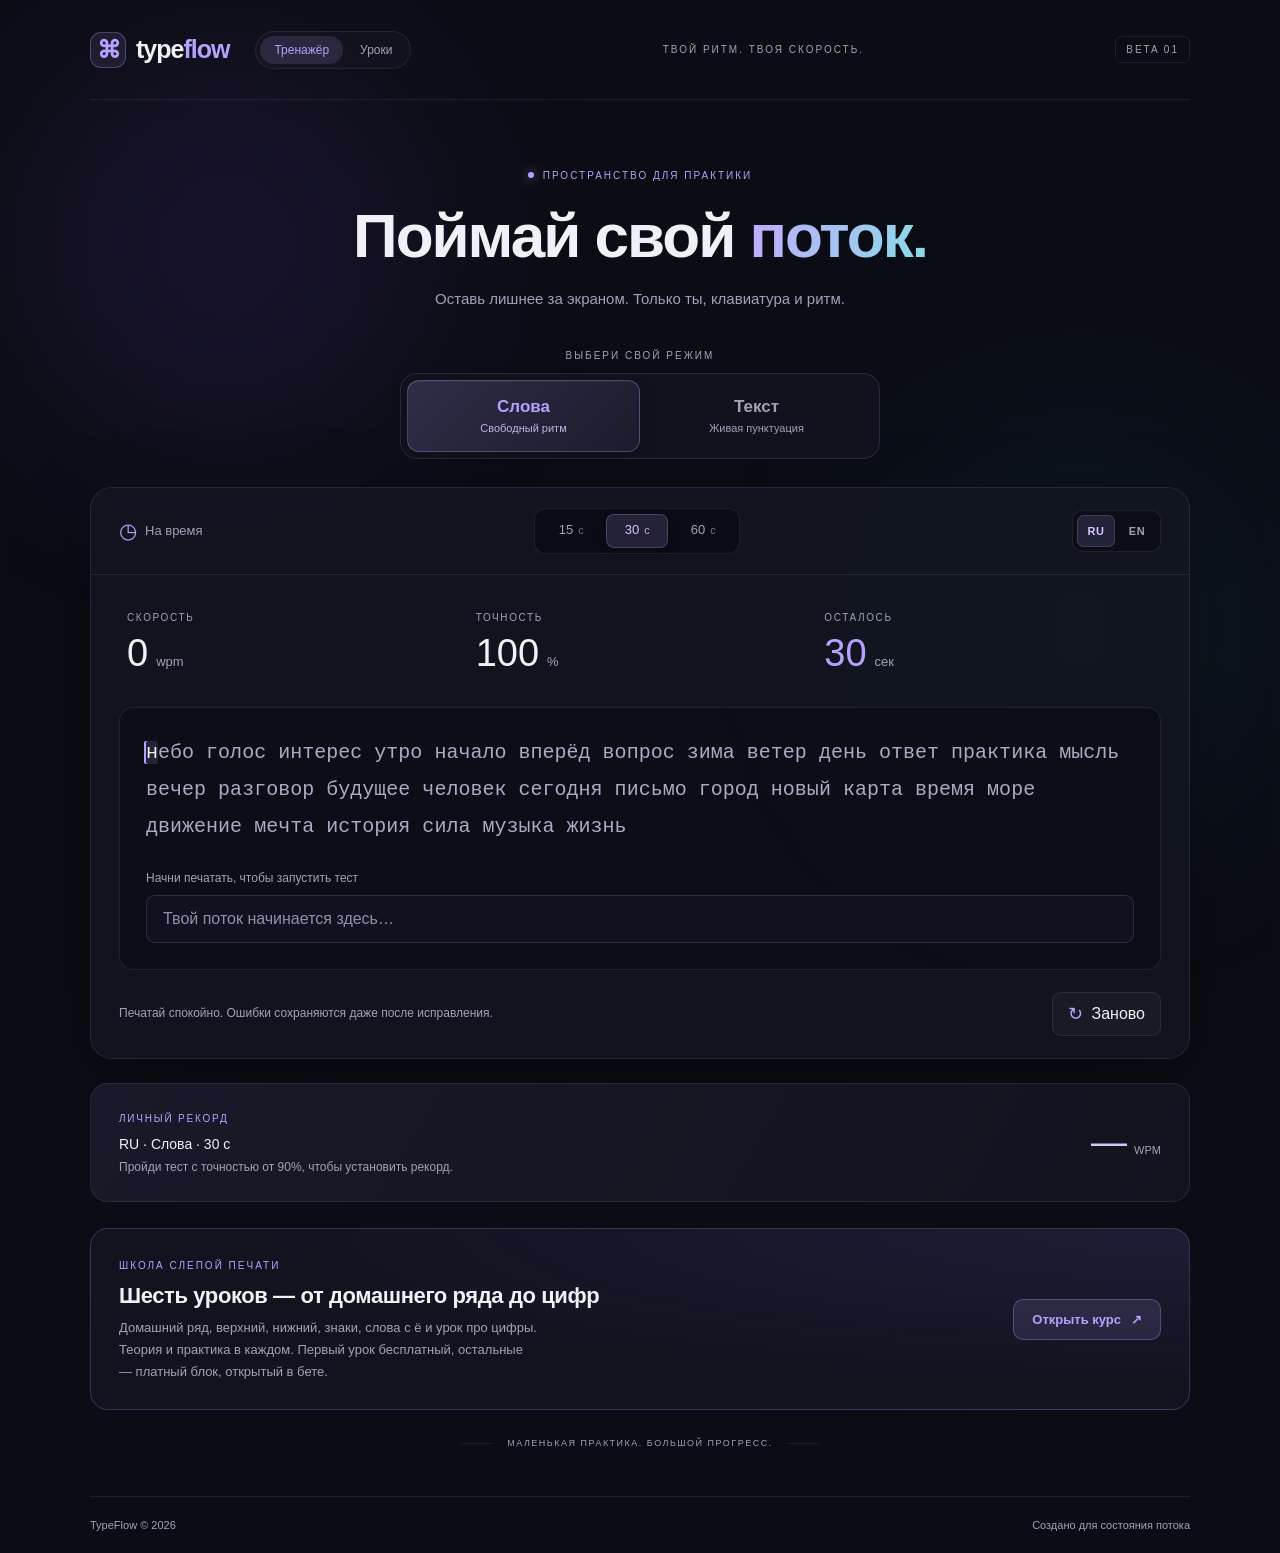
==== commit 49dc7a4a: "Уроки 5–6 и платная модель: первый урок бесплатно Добавлены уроки «Слова и буква ё» и «Фразы и цифры" ====
--- a/index.html
+++ b/index.html
@@ -341,11 +341,11 @@
         <section class="lesson-teaser" aria-labelledby="lesson-teaser-title">
             <div class="lesson-teaser-text">
                 <span class="lesson-teaser-eyebrow">ШКОЛА СЛЕПОЙ ПЕЧАТИ</span>
-                <h2 id="lesson-teaser-title">Четыре урока — от домашнего ряда до фраз</h2>
+                <h2 id="lesson-teaser-title">Шесть уроков — от домашнего ряда до цифр</h2>
                 <p>
-                    Домашний ряд, верхний, нижний и урок про знаки препинания.
-                    Теория и практика в каждом. Первые три урока бесплатны,
-                    четвёртый открыт на время беты.
+                    Домашний ряд, верхний, нижний, знаки, слова с ё и урок
+                    про цифры. Теория и практика в каждом. Первый урок
+                    бесплатный, остальные — платный блок, открытый в бете.
                 </p>
             </div>
 
--- a/style.css
+++ b/style.css
@@ -1443,7 +1443,7 @@
 
 .roadmap {
   display: grid;
-  grid-template-columns: repeat(4, minmax(0, 1fr));
+  grid-template-columns: repeat(3, minmax(0, 1fr));
   gap: 12px;
 }
 
@@ -1464,6 +1464,20 @@
 .roadmap-card.is-available:hover {
   border-color: rgba(184, 160, 255, 0.35);
   background: #151827;
+  transform: translateY(-2px);
+}
+
+.roadmap-card.is-premium {
+  border-color: rgba(255, 155, 175, 0.16);
+  background: linear-gradient(
+    160deg,
+    rgba(255, 155, 175, 0.045),
+    transparent 55%
+  ), #12151f;
+}
+
+.roadmap-card.is-premium:hover {
+  border-color: rgba(255, 155, 175, 0.34);
   transform: translateY(-2px);
 }
 
@@ -2021,6 +2035,17 @@
   letter-spacing: 0.3px;
 }
 
+.result-upsell {
+  margin: 0 0 22px;
+  padding: 12px 14px;
+  border: 1px dashed rgba(255, 155, 175, 0.28);
+  border-radius: 10px;
+  background: rgba(255, 155, 175, 0.04);
+  color: #d8bdc6;
+  font-size: 12px;
+  line-height: 1.65;
+}
+
 .result-actions {
   display: flex;
   align-items: center;
@@ -2038,6 +2063,59 @@
 
 .result-link:hover {
   color: var(--text);
+}
+
+.paywall {
+  margin-top: 42px;
+  padding: 40px 36px;
+  border: 1px dashed rgba(255, 155, 175, 0.32);
+  border-radius: 22px;
+  background:
+    radial-gradient(
+      ellipse at top right,
+      rgba(255, 155, 175, 0.08),
+      transparent 60%
+    ),
+    #121521;
+  text-align: center;
+}
+
+.paywall h2 {
+  margin: 16px 0 12px;
+  font-size: clamp(24px, 3.4vw, 34px);
+  letter-spacing: -0.8px;
+}
+
+.paywall-text {
+  max-width: 60ch;
+  margin: 0 auto;
+  color: var(--muted);
+  font-size: 14px;
+  line-height: 1.75;
+}
+
+.paywall-actions {
+  display: flex;
+  align-items: center;
+  justify-content: center;
+  flex-wrap: wrap;
+  gap: 18px;
+  margin: 26px 0 0;
+}
+
+.paywall-actions .try-again-button {
+  text-decoration: none;
+}
+
+.paywall-note {
+  margin: 20px 0 0;
+  color: #8b8fa6;
+  font-size: 11px;
+  line-height: 1.6;
+}
+
+.paywall .badge {
+  letter-spacing: 1.2px;
 }
 
 .lesson-unavailable {
@@ -2177,6 +2255,10 @@
 
   .lesson-unavailable {
     padding: 24px 18px;
+  }
+
+  .paywall {
+    padding: 26px 18px;
   }
 }
 
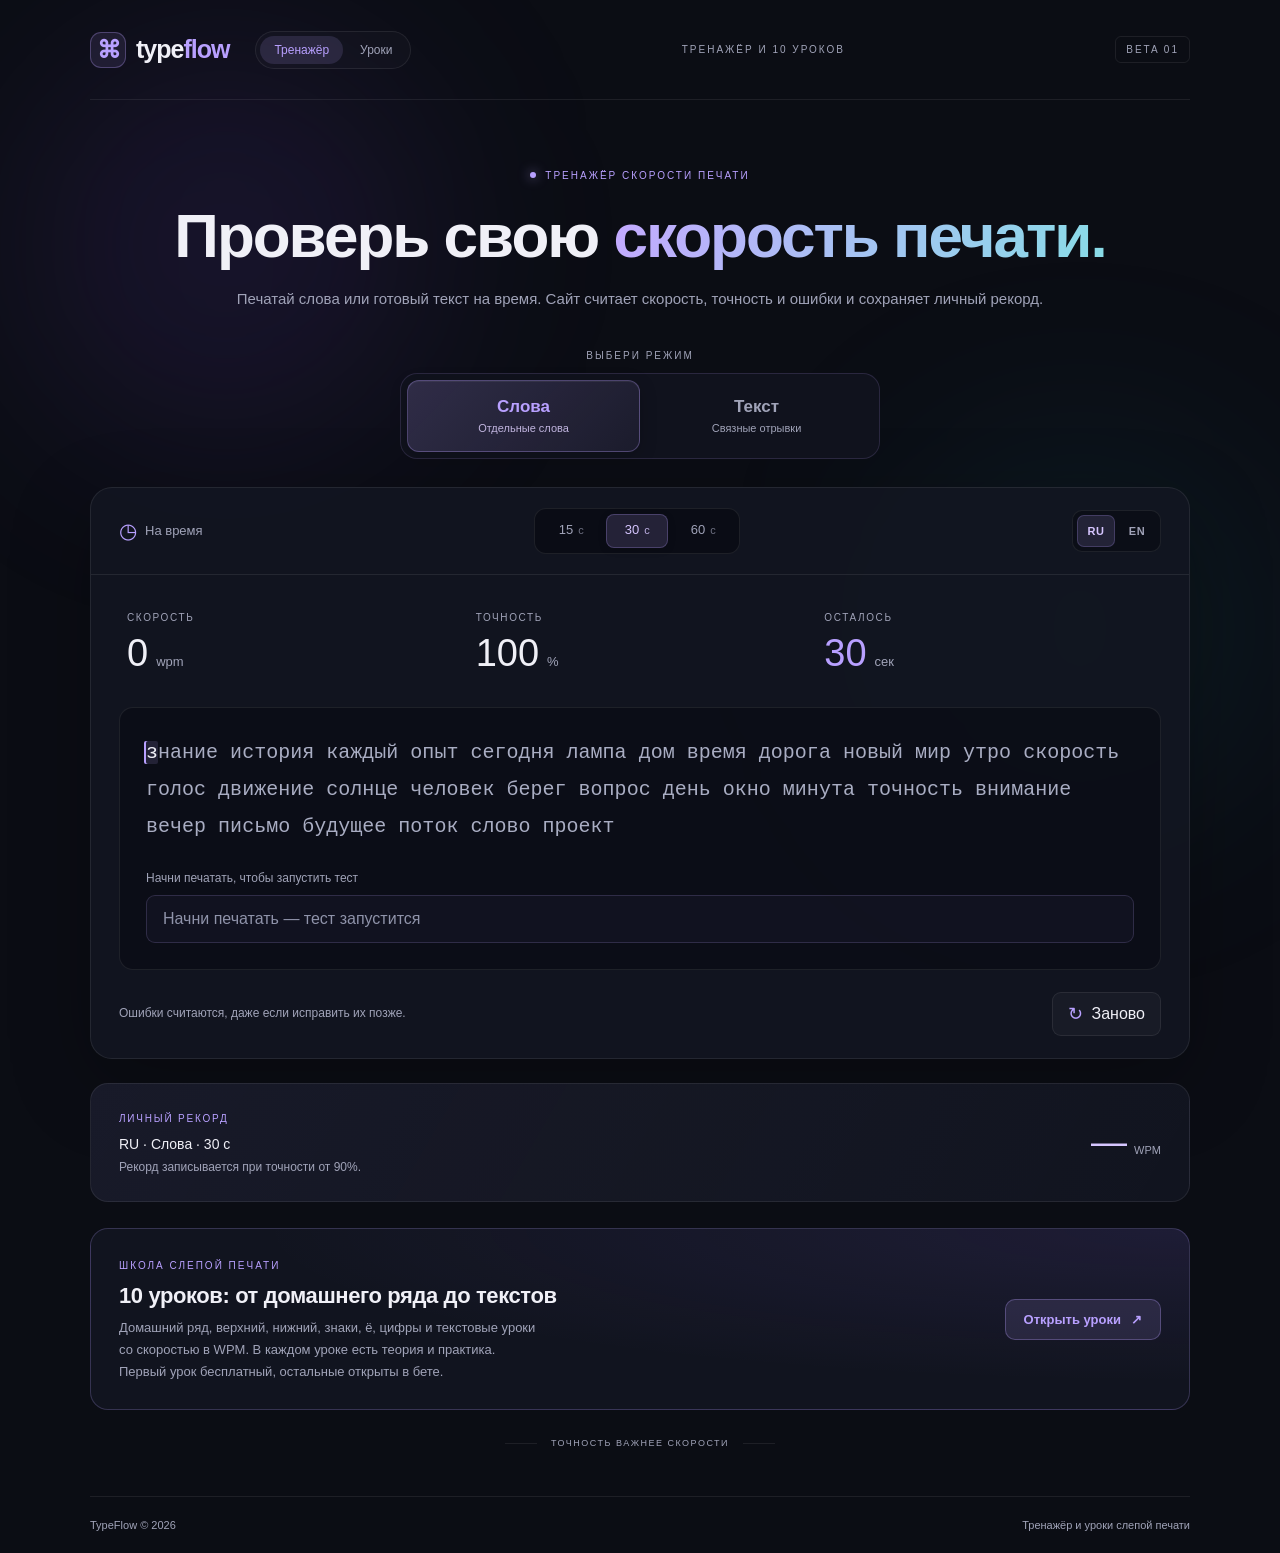
==== commit be3bd9dd: "Понятные тексты вместо рекламных фраз Заголовки, подписи, подсказки и сообщения переписаны простым я" ====
--- a/index.html
+++ b/index.html
@@ -4,7 +4,8 @@
     <meta charset="UTF-8">
     <meta name="viewport" content="width=device-width, initial-scale=1.0">
 
-    <title>TypeFlow — тест скорости печати</title>
+    <title>TypeFlow — тренажёр скорости печати и уроки</title>
+    <meta name="description" content="TypeFlow: тест скорости печати на время и 10 уроков слепой печати с теорией и практикой.">
 
     <link rel="stylesheet" href="style.css">
       <script src="texts.js" defer></script>
@@ -29,7 +30,7 @@
             </nav>
         </div>
 
-        <span class="header-label">ТВОЙ РИТМ. ТВОЯ СКОРОСТЬ.</span>
+        <span class="header-label">ТРЕНАЖЁР И 10 УРОКОВ</span>
 
         <span class="version">BETA 01</span>
         </header>
@@ -38,18 +39,19 @@
         <section class="intro">
             <div class="eyebrow">
             <span class="status-dot" aria-hidden="true"></span>
-            ПРОСТРАНСТВО ДЛЯ ПРАКТИКИ
-            </div>
-
-            <h1>Поймай свой <span>поток.</span></h1>
+            ТРЕНАЖЁР СКОРОСТИ ПЕЧАТИ
+            </div>
+
+            <h1>Проверь свою <span>скорость печати.</span></h1>
 
             <p class="intro-description">
-            Оставь лишнее за экраном. Только ты, клавиатура и ритм.
+            Печатай слова или готовый текст на время. Сайт считает скорость,
+            точность и ошибки и сохраняет личный рекорд.
             </p>
         </section>
 
               <div class="mode-picker">
-        <p class="mode-picker-caption">ВЫБЕРИ СВОЙ РЕЖИМ</p>
+        <p class="mode-picker-caption">ВЫБЕРИ РЕЖИМ</p>
 
         <div
           id="mode-switch"
@@ -66,7 +68,7 @@
             aria-pressed="true"
           >
             <span class="mode-button-title">Слова</span>
-            <span class="mode-button-description">Свободный ритм</span>
+            <span class="mode-button-description">Отдельные слова</span>
           </button>
 
           <button
@@ -76,7 +78,7 @@
             aria-pressed="false"
           >
             <span class="mode-button-title">Текст</span>
-            <span class="mode-button-description">Живая пунктуация</span>
+            <span class="mode-button-description">Связные отрывки</span>
           </button>
         </div>
       </div>
@@ -223,8 +225,8 @@
 
             <div class="typing-area">
             <p id="text" class="typing-text">
-                каждый новый день это возможность стать немного лучше
-                найти свой ритм почувствовать движение и продолжить путь
+                текст для печати появится здесь
+                начни печатать — тест запустится
             </p>
 
             <label class="input-label" for="typing-input">
@@ -235,7 +237,7 @@
                 id="typing-input"
                 class="typing-input"
                 type="text"
-                placeholder="Твой поток начинается здесь…"
+                placeholder="Начни печатать — тест запустится"
                 autocomplete="off"
                 autocapitalize="off"
                 spellcheck="false"
@@ -243,7 +245,7 @@
             </div>
 
                     <div class="test-footer">
-            <span class="hint">Не спеши. Точность важнее суеты.</span>
+            <span class="hint">Ошибки считаются, даже если их исправить.</span>
 
             <button id="restart" class="restart-button" type="button">
                 <span aria-hidden="true">↻</span>
@@ -261,11 +263,11 @@
         >
             <div class="result-heading">
             <div>
-                <span class="result-eyebrow">ПОТОК ЗАВЕРШЁН</span>
+                <span class="result-eyebrow">ПОПЫТКА ЗАВЕРШЕНА</span>
                 <h2 id="result-title">Твой результат</h2>
             </div>
 
-            <span class="result-badge">Хорошая практика ↗</span>
+            <span class="result-badge">Результат</span>
             </div>
 
             <div class="result-grid">
@@ -321,7 +323,7 @@
           <p id="record-mode" class="record-mode"></p>
 
           <p id="record-details" class="record-details">
-            Твой первый рекорд ещё впереди.
+            Рекорд появится после попытки с точностью от 90%.
           </p>
         </div>
 
@@ -341,29 +343,29 @@
         <section class="lesson-teaser" aria-labelledby="lesson-teaser-title">
             <div class="lesson-teaser-text">
                 <span class="lesson-teaser-eyebrow">ШКОЛА СЛЕПОЙ ПЕЧАТИ</span>
-                <h2 id="lesson-teaser-title">Шесть уроков — от домашнего ряда до цифр</h2>
+                <h2 id="lesson-teaser-title">10 уроков: от домашнего ряда до текстов</h2>
                 <p>
-                    Домашний ряд, верхний, нижний, знаки, слова с ё и урок
-                    про цифры. Теория и практика в каждом. Первый урок
-                    бесплатный, остальные — платный блок, открытый в бете.
+                    Домашний ряд, верхний, нижний, знаки, ё, цифры и текстовые
+                    уроки со скоростью в WPM. В каждом уроке есть теория
+                    и практика. Первый урок бесплатный, остальные открыты в бете.
                 </p>
             </div>
 
             <a class="lesson-teaser-link" href="lessons.html">
-                Открыть курс <span aria-hidden="true">↗</span>
+                Открыть уроки <span aria-hidden="true">↗</span>
             </a>
         </section>
       
         <div class="bottom-note">
             <span class="note-line" aria-hidden="true"></span>
-            МАЛЕНЬКАЯ ПРАКТИКА. БОЛЬШОЙ ПРОГРЕСС.
+            ТОЧНОСТЬ ВАЖНЕЕ СКОРОСТИ
             <span class="note-line" aria-hidden="true"></span>
         </div>
         </main>
 
         <footer class="footer">
         <span>TypeFlow © 2026</span>
-        <span>Создано для состояния потока</span>
+        <span>Тренажёр и уроки слепой печати</span>
         </footer>
     </div>
         <dialog
@@ -377,7 +379,7 @@
           id="record-modal-close"
           class="record-modal-close"
           type="button"
-          aria-label="Закрыть поздравление"
+          aria-label="Закрыть окно рекорда"
           autofocus
         >
           ×
@@ -385,7 +387,7 @@
 
         <div class="record-modal-symbol" aria-hidden="true">✦</div>
 
-        <span class="record-modal-eyebrow">ТВОЙ НОВЫЙ УРОВЕНЬ</span>
+        <span class="record-modal-eyebrow">ЛИЧНЫЙ РЕКОРД</span>
 
         <h2 id="record-modal-title">Новый рекорд!</h2>
 
@@ -399,8 +401,8 @@
         <span id="record-modal-gain" class="record-modal-gain"></span>
 
         <p id="record-modal-message" class="record-modal-message">
-          Отличная работа! Ты поймал свой ритм.
-          Продолжай практиковаться — следующий рекорд впереди.
+          Результат сохранён. Продолжай тренироваться —
+          следующий рекорд впереди.
         </p>
 
         <p id="record-modal-storage" class="record-modal-storage" hidden></p>
@@ -410,7 +412,7 @@
           class="record-modal-continue"
           type="button"
         >
-          Класс! Посмотреть результат
+          Продолжить
           <span aria-hidden="true">↗</span>
         </button>
       </div>
--- a/style.css
+++ b/style.css
@@ -2017,6 +2017,10 @@
   text-transform: uppercase;
 }
 
+.practice-stat[hidden] {
+  display: none;
+}
+
 .practice-stat b {
   color: var(--text);
   font-size: 16px;
